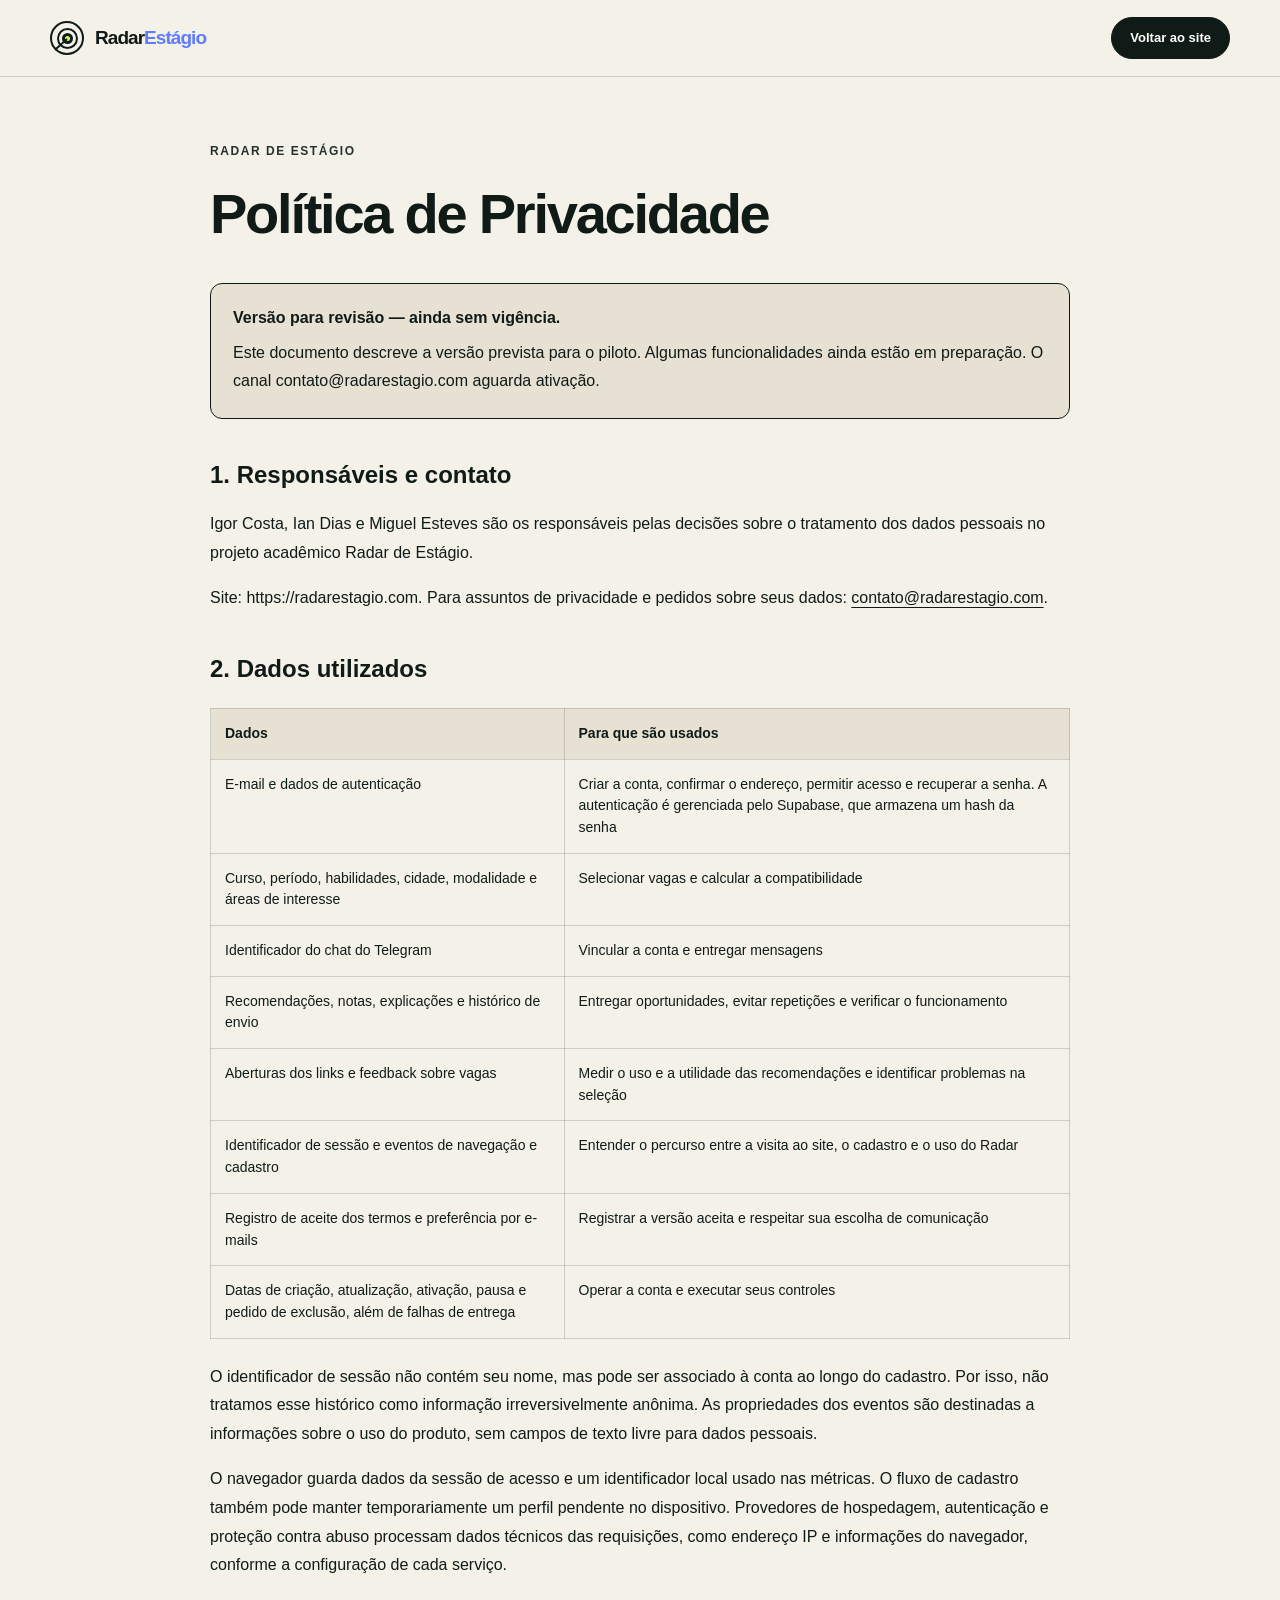
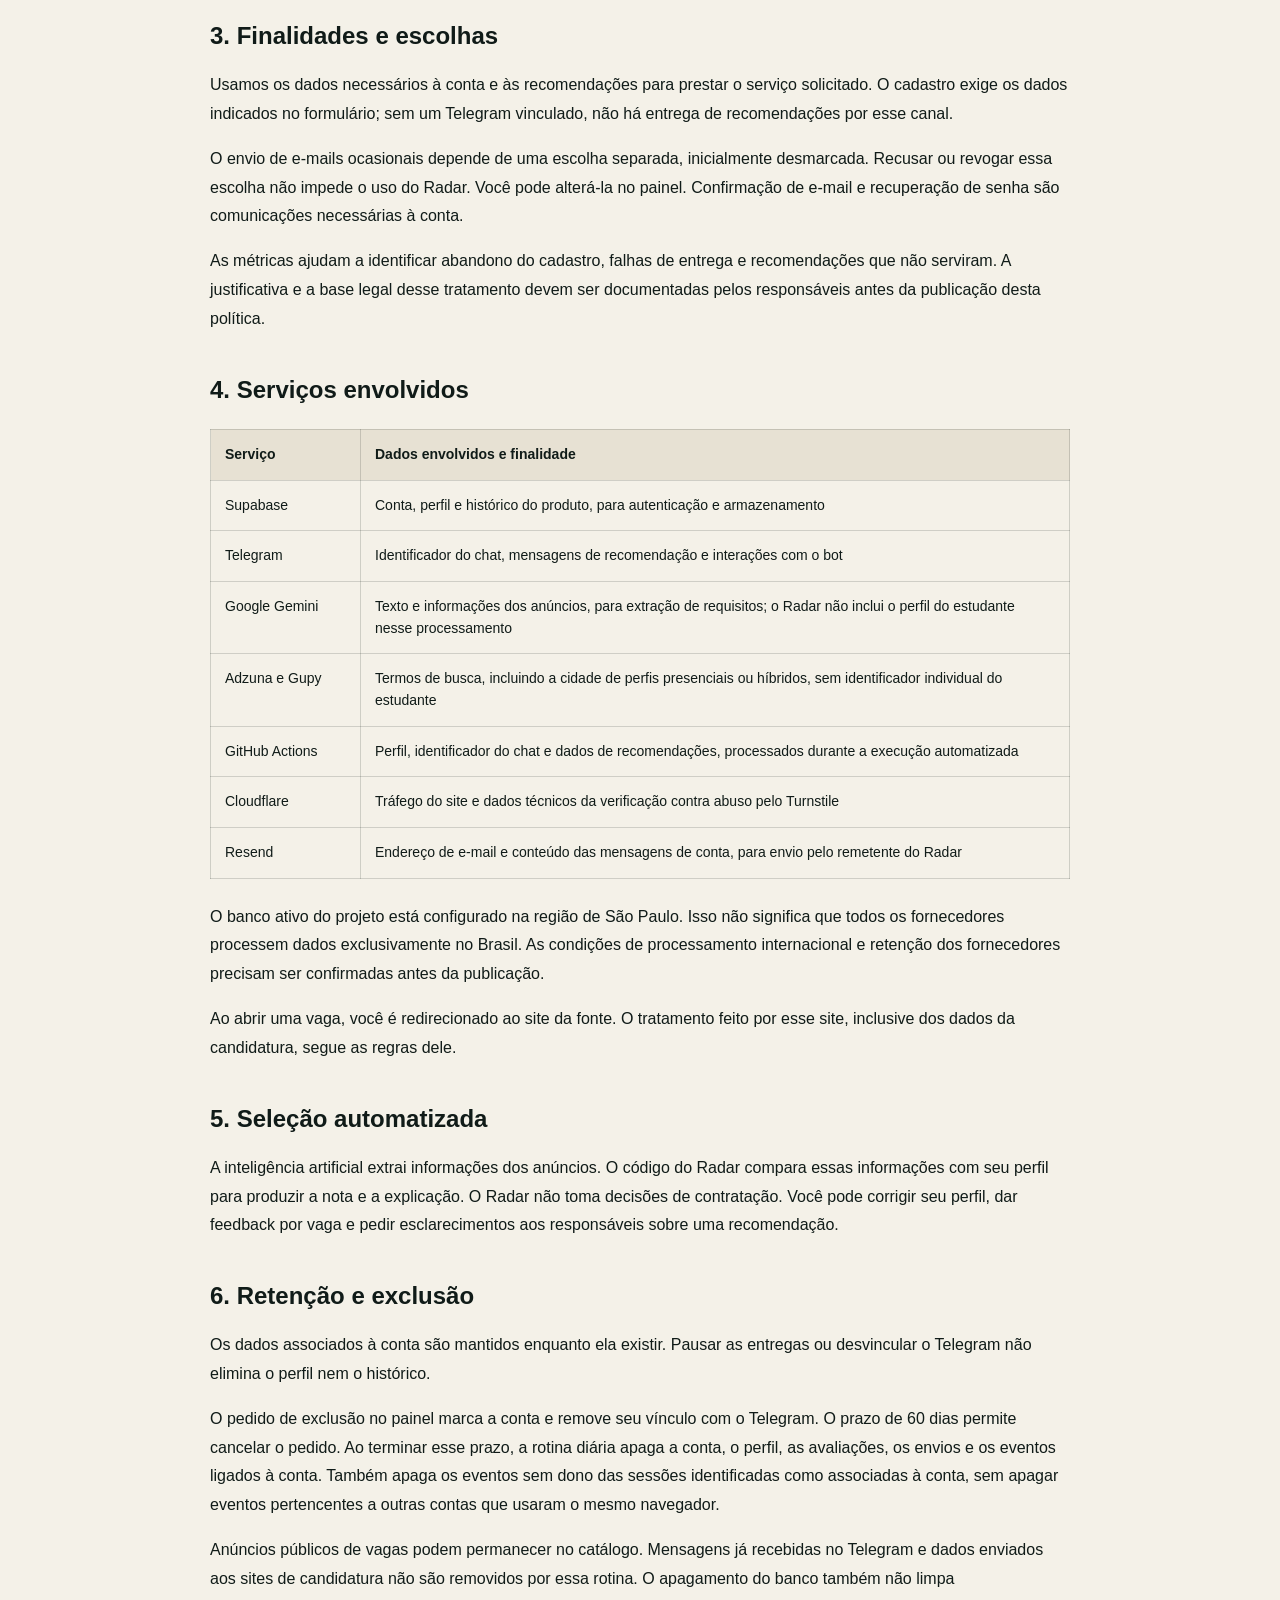
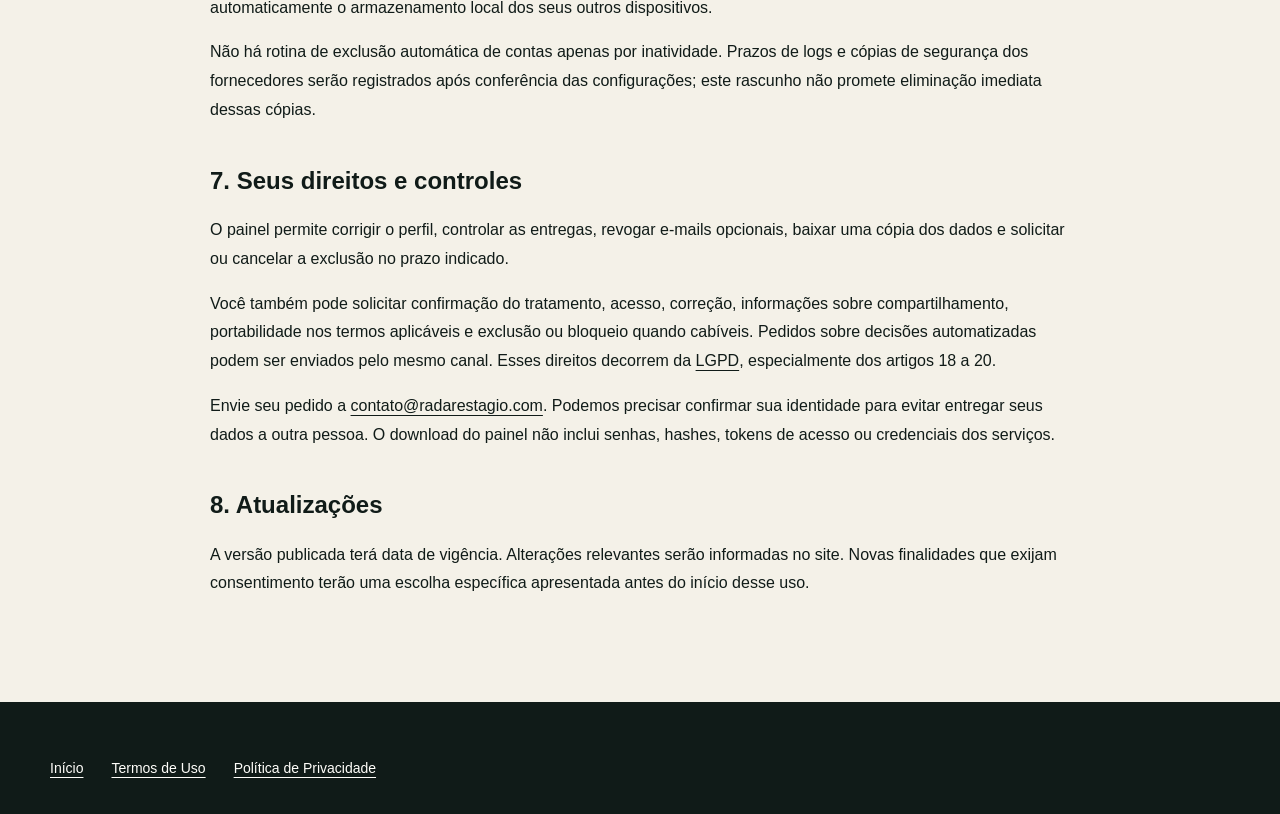
==== web/privacidade.html @ 6ad1b586 "docs(privacidade): adiciona termos e política para revisão" ====
<!doctype html>
<html lang="pt-BR">
  <head>
    <meta charset="utf-8" />
    <meta name="viewport" content="width=device-width, initial-scale=1" />
    <meta name="theme-color" content="#101b18" />
    <meta name="robots" content="noindex" />
    <title>Política de Privacidade — Radar de Estágio</title>
    <link rel="stylesheet" href="assets/styles.css" />
  </head>
  <body>
    <a class="skip-link" href="#conteudo">Pular para o conteúdo</a>
    <header class="site-header">
      <div class="container header-inner">
        <a class="brand" href="index.html" aria-label="Radar de Estágio, início"><span class="radar-mark" aria-hidden="true"><i></i></span><span>Radar<span>Estágio</span></span></a>
        <a class="button button-small" href="index.html">Voltar ao site</a>
      </div>
    </header>
    <main class="container legal-document" id="conteudo">
      <p class="eyebrow">Radar de Estágio</p>
      <h1>Política de Privacidade</h1>
      <aside class="legal-notice" aria-label="Situação do documento"><strong>Versão para revisão — ainda sem vigência.</strong><p>Este documento descreve a versão prevista para o piloto. Algumas funcionalidades ainda estão em preparação. O canal contato@radarestagio.com aguarda ativação.</p></aside>
      <h2>1. Responsáveis e contato</h2>
<p>Igor Costa, Ian Dias e Miguel Esteves são os responsáveis pelas decisões sobre o tratamento
dos dados pessoais no projeto acadêmico Radar de Estágio.</p>
<p>Site: https://radarestagio.com.
Para assuntos de privacidade e pedidos sobre seus dados: <a href="mailto:contato@radarestagio.com">contato@radarestagio.com</a>.</p>
<h2>2. Dados utilizados</h2>
<div class="legal-table" role="region" aria-label="Tabela de dados e finalidades" tabindex="0"><table>
<thead>
<tr>
<th>Dados</th>
<th>Para que são usados</th>
</tr>
</thead>
<tbody>
<tr>
<td>E-mail e dados de autenticação</td>
<td>Criar a conta, confirmar o endereço, permitir acesso e recuperar a senha. A autenticação é gerenciada pelo Supabase, que armazena um hash da senha</td>
</tr>
<tr>
<td>Curso, período, habilidades, cidade, modalidade e áreas de interesse</td>
<td>Selecionar vagas e calcular a compatibilidade</td>
</tr>
<tr>
<td>Identificador do chat do Telegram</td>
<td>Vincular a conta e entregar mensagens</td>
</tr>
<tr>
<td>Recomendações, notas, explicações e histórico de envio</td>
<td>Entregar oportunidades, evitar repetições e verificar o funcionamento</td>
</tr>
<tr>
<td>Aberturas dos links e feedback sobre vagas</td>
<td>Medir o uso e a utilidade das recomendações e identificar problemas na seleção</td>
</tr>
<tr>
<td>Identificador de sessão e eventos de navegação e cadastro</td>
<td>Entender o percurso entre a visita ao site, o cadastro e o uso do Radar</td>
</tr>
<tr>
<td>Registro de aceite dos termos e preferência por e-mails</td>
<td>Registrar a versão aceita e respeitar sua escolha de comunicação</td>
</tr>
<tr>
<td>Datas de criação, atualização, ativação, pausa e pedido de exclusão, além de falhas de entrega</td>
<td>Operar a conta e executar seus controles</td>
</tr>
</tbody>
</table></div>
<p>O identificador de sessão não contém seu nome, mas pode ser associado à conta ao longo do
cadastro. Por isso, não tratamos esse histórico como informação irreversivelmente anônima.
As propriedades dos eventos são destinadas a informações sobre o uso do produto, sem campos
de texto livre para dados pessoais.</p>
<p>O navegador guarda dados da sessão de acesso e um identificador local usado nas métricas.
O fluxo de cadastro também pode manter temporariamente um perfil pendente no dispositivo.
Provedores de hospedagem, autenticação e proteção contra abuso processam dados técnicos das
requisições, como endereço IP e informações do navegador, conforme a configuração de cada
serviço.</p>
<h2>3. Finalidades e escolhas</h2>
<p>Usamos os dados necessários à conta e às recomendações para prestar o serviço solicitado.
O cadastro exige os dados indicados no formulário; sem um Telegram vinculado, não há entrega
de recomendações por esse canal.</p>
<p>O envio de e-mails ocasionais depende de uma escolha separada, inicialmente desmarcada.
Recusar ou revogar essa escolha não impede o uso do Radar. Você pode alterá-la no painel.
Confirmação de e-mail e recuperação de senha são comunicações necessárias à conta.</p>
<p>As métricas ajudam a identificar abandono do cadastro, falhas de entrega e recomendações que
não serviram. A justificativa e a base legal desse tratamento devem ser documentadas pelos
responsáveis antes da publicação desta política.</p>
<h2>4. Serviços envolvidos</h2>
<div class="legal-table" role="region" aria-label="Tabela de dados e finalidades" tabindex="0"><table>
<thead>
<tr>
<th>Serviço</th>
<th>Dados envolvidos e finalidade</th>
</tr>
</thead>
<tbody>
<tr>
<td>Supabase</td>
<td>Conta, perfil e histórico do produto, para autenticação e armazenamento</td>
</tr>
<tr>
<td>Telegram</td>
<td>Identificador do chat, mensagens de recomendação e interações com o bot</td>
</tr>
<tr>
<td>Google Gemini</td>
<td>Texto e informações dos anúncios, para extração de requisitos; o Radar não inclui o perfil do estudante nesse processamento</td>
</tr>
<tr>
<td>Adzuna e Gupy</td>
<td>Termos de busca, incluindo a cidade de perfis presenciais ou híbridos, sem identificador individual do estudante</td>
</tr>
<tr>
<td>GitHub Actions</td>
<td>Perfil, identificador do chat e dados de recomendações, processados durante a execução automatizada</td>
</tr>
<tr>
<td>Cloudflare</td>
<td>Tráfego do site e dados técnicos da verificação contra abuso pelo Turnstile</td>
</tr>
<tr>
<td>Resend</td>
<td>Endereço de e-mail e conteúdo das mensagens de conta, para envio pelo remetente do Radar</td>
</tr>
</tbody>
</table></div>
<p>O banco ativo do projeto está configurado na região de São Paulo. Isso não significa que todos
os fornecedores processem dados exclusivamente no Brasil. As condições de processamento
internacional e retenção dos fornecedores precisam ser confirmadas antes da publicação.</p>
<p>Ao abrir uma vaga, você é redirecionado ao site da fonte. O tratamento feito por esse site,
inclusive dos dados da candidatura, segue as regras dele.</p>
<h2>5. Seleção automatizada</h2>
<p>A inteligência artificial extrai informações dos anúncios. O código do Radar compara essas
informações com seu perfil para produzir a nota e a explicação. O Radar não toma decisões de
contratação. Você pode corrigir seu perfil, dar feedback por vaga e pedir esclarecimentos aos
responsáveis sobre uma recomendação.</p>
<h2>6. Retenção e exclusão</h2>
<p>Os dados associados à conta são mantidos enquanto ela existir. Pausar as entregas ou
desvincular o Telegram não elimina o perfil nem o histórico.</p>
<p>O pedido de exclusão no painel marca a conta e remove seu vínculo com o Telegram. O prazo de
60 dias permite cancelar o pedido. Ao terminar esse prazo, a rotina diária apaga a conta,
o perfil, as avaliações, os envios e os eventos ligados à conta. Também apaga os eventos sem
dono das sessões identificadas como associadas à conta, sem apagar eventos pertencentes a
outras contas que usaram o mesmo navegador.</p>
<p>Anúncios públicos de vagas podem permanecer no catálogo. Mensagens já recebidas no Telegram
e dados enviados aos sites de candidatura não são removidos por essa rotina. O apagamento do
banco também não limpa automaticamente o armazenamento local dos seus outros dispositivos.</p>
<p>Não há rotina de exclusão automática de contas apenas por inatividade. Prazos de logs e cópias
de segurança dos fornecedores serão registrados após conferência das configurações; este
rascunho não promete eliminação imediata dessas cópias.</p>
<h2>7. Seus direitos e controles</h2>
<p>O painel permite corrigir o perfil, controlar as entregas, revogar e-mails opcionais, baixar
uma cópia dos dados e solicitar ou cancelar a exclusão no prazo indicado.</p>
<p>Você também pode solicitar confirmação do tratamento, acesso, correção, informações sobre
compartilhamento, portabilidade nos termos aplicáveis e exclusão ou bloqueio quando cabíveis.
Pedidos sobre decisões automatizadas podem ser enviados pelo mesmo canal. Esses direitos
decorrem da <a href="https://www.planalto.gov.br/ccivil_03/_ato2015-2018/2018/lei/l13709compilado.htm">LGPD</a>,
especialmente dos artigos 18 a 20.</p>
<p>Envie seu pedido a <a href="mailto:contato@radarestagio.com">contato@radarestagio.com</a>. Podemos precisar confirmar sua identidade para
evitar entregar seus dados a outra pessoa. O download do painel não inclui senhas, hashes,
tokens de acesso ou credenciais dos serviços.</p>
<h2>8. Atualizações</h2>
<p>A versão publicada terá data de vigência. Alterações relevantes serão informadas no site.
Novas finalidades que exijam consentimento terão uma escolha específica apresentada antes
do início desse uso.</p>
    </main>
    <footer class="site-footer">
      <nav class="container legal-links" aria-label="Documentos e navegação">
        <a href="index.html">Início</a>
        <a href="termos.html">Termos de Uso</a>
        <a href="privacidade.html">Política de Privacidade</a>
      </nav>
    </footer>
  </body>
</html>
---- web/assets/styles.css ----
:root {
  --ink: #101b18;
  --ink-soft: #24322e;
  --paper: #f4f1e8;
  --paper-deep: #e7e1d3;
  --white: #fffefa;
  --lime: #c7ff4a;
  --lime-deep: #a8e72a;
  --blue: #5f7cff;
  --muted: #69736f;
  --line: rgba(16, 27, 24, 0.16);
  --shadow: 0 24px 70px rgba(16, 27, 24, 0.16);
  --radius-sm: 12px;
  --radius-md: 22px;
  --radius-lg: 34px;
  --container: 1180px;
}

* { box-sizing: border-box; }
html { scroll-behavior: smooth; }
body {
  margin: 0;
  color: var(--ink);
  background: var(--paper);
  font-family: Inter, ui-sans-serif, -apple-system, BlinkMacSystemFont, "Segoe UI", sans-serif;
  line-height: 1.55;
  -webkit-font-smoothing: antialiased;
}
button, input, select { font: inherit; }
button, a { -webkit-tap-highlight-color: transparent; }
a { color: inherit; text-decoration: none; }
p, h1, h2, h3 { margin-top: 0; }
.container { width: min(calc(100% - 40px), var(--container)); margin-inline: auto; }
.section { padding: 112px 0; }

.skip-link {
  position: fixed; left: 16px; top: -80px; z-index: 1000;
  padding: 12px 18px; color: var(--white); background: var(--ink); border-radius: 8px;
}
.skip-link:focus { top: 16px; }

.site-header {
  position: sticky; top: 0; z-index: 50;
  border-bottom: 1px solid var(--line);
  background: rgba(244, 241, 232, 0.9);
  backdrop-filter: blur(16px);
}
.header-inner { height: 76px; display: flex; align-items: center; justify-content: space-between; gap: 28px; }
.brand { display: inline-flex; align-items: center; gap: 11px; font-size: 19px; font-weight: 850; letter-spacing: -0.05em; }
.brand > span:last-child > span { color: var(--blue); }
.radar-mark {
  position: relative; display: inline-grid; place-items: center; flex: 0 0 auto;
  width: 34px; height: 34px; border: 2px solid currentColor; border-radius: 50%;
}
.radar-mark::before { content: ""; width: 17px; height: 17px; border: 2px solid currentColor; border-radius: 50%; }
.radar-mark::after { content: ""; position: absolute; width: 16px; height: 2px; background: currentColor; transform: rotate(-42deg); transform-origin: right; right: 15px; top: 15px; }
.radar-mark i { position: absolute; width: 5px; height: 5px; border-radius: 50%; background: var(--lime); box-shadow: 0 0 0 3px var(--ink); }
.desktop-nav { display: flex; align-items: center; gap: 34px; margin-left: auto; }
.desktop-nav a { font-size: 14px; font-weight: 720; color: var(--ink-soft); }
.desktop-nav a:hover { color: var(--blue); }

.button {
  display: inline-flex; align-items: center; justify-content: center; gap: 12px;
  min-height: 48px; padding: 0 22px; border: 1.5px solid var(--ink); border-radius: 999px;
  color: var(--ink); background: transparent; font-weight: 800; cursor: pointer;
  transition: transform 160ms ease, box-shadow 160ms ease, background 160ms ease;
}
.button:hover { transform: translateY(-2px); }
.button:focus-visible, .text-link:focus-visible, a:focus-visible, input:focus-visible, select:focus-visible { outline: 3px solid var(--blue); outline-offset: 3px; }
.button-small { min-height: 42px; padding-inline: 18px; font-size: 13px; background: var(--ink); color: var(--white); }
.button-primary { border-color: var(--lime); background: var(--lime); box-shadow: 0 8px 0 var(--ink); }
.button-primary:hover { background: var(--lime-deep); box-shadow: 0 10px 0 var(--ink); }
.button-large { min-height: 58px; padding-inline: 27px; font-size: 16px; }
.button-ghost { border-color: var(--line); }

.hero { position: relative; overflow: hidden; min-height: 710px; padding: 92px 0 100px; }
.hero-grid {
  position: absolute; inset: 0; opacity: 0.44; pointer-events: none;
  background-image: linear-gradient(var(--line) 1px, transparent 1px), linear-gradient(90deg, var(--line) 1px, transparent 1px);
  background-size: 48px 48px;
  mask-image: linear-gradient(to right, transparent 0, black 42%, black 100%);
}
.hero-layout { position: relative; display: grid; grid-template-columns: 1.04fr 0.96fr; gap: 72px; align-items: center; }
.eyebrow { display: flex; align-items: center; gap: 9px; margin-bottom: 20px; color: var(--ink-soft); font-size: 12px; font-weight: 850; letter-spacing: 0.13em; text-transform: uppercase; }
.eyebrow > span { display: inline-block; width: 24px; height: 3px; background: var(--blue); }
.eyebrow-light { color: rgba(255, 254, 250, 0.72); }
.eyebrow-light > span { background: var(--lime); }
.hero h1 { max-width: 720px; margin-bottom: 26px; font-size: clamp(48px, 5.3vw, 78px); line-height: 0.99; letter-spacing: -0.065em; }
.hero h1 em { display: block; color: var(--blue); font-family: Georgia, "Times New Roman", serif; font-weight: 500; letter-spacing: -0.045em; }
.hero-lead { max-width: 620px; margin-bottom: 32px; color: var(--ink-soft); font-size: 18px; line-height: 1.65; }
.hero-actions { display: flex; align-items: center; gap: 22px; }
.hero-actions p { max-width: 170px; margin: 0; color: var(--muted); font-size: 12px; line-height: 1.35; }
.trust-list { display: flex; flex-wrap: wrap; gap: 22px; padding: 0; margin: 36px 0 0; list-style: none; color: var(--ink-soft); font-size: 13px; font-weight: 700; }
.trust-list span { display: inline-grid; place-items: center; width: 20px; height: 20px; margin-right: 5px; border-radius: 50%; color: var(--ink); background: var(--lime); }

.hero-demo { position: relative; min-height: 540px; display: grid; place-items: center; }
.orbit { position: absolute; border: 1px solid rgba(16, 27, 24, 0.22); border-radius: 50%; }
.orbit-one { width: 510px; height: 510px; }
.orbit-two { width: 390px; height: 390px; }
.telegram-card {
  position: relative; z-index: 2; width: min(100%, 430px); padding: 14px;
  border: 1px solid rgba(255,255,255,.5); border-radius: 28px; background: #dbe7e3;
  box-shadow: var(--shadow); transform: rotate(1.7deg);
}
.telegram-header { display: flex; align-items: center; gap: 10px; padding: 5px 7px 14px; }
.bot-avatar { display: grid; place-items: center; width: 44px; height: 44px; border-radius: 50%; color: var(--white); background: var(--ink); }
.radar-mark-small { width: 25px; height: 25px; border-width: 1.5px; }
.radar-mark-small::before { width: 12px; height: 12px; border-width: 1.5px; }
.radar-mark-small::after { width: 11px; right: 11px; top: 11px; height: 1.5px; }
.radar-mark-small i { width: 3px; height: 3px; box-shadow: 0 0 0 2px var(--ink); }
.telegram-header div:nth-child(2) { display: flex; flex-direction: column; line-height: 1.15; }
.telegram-header strong { font-size: 14px; }
.telegram-header span { color: var(--muted); font-size: 11px; }
.telegram-header time { margin-left: auto; color: var(--muted); font-size: 11px; }
.message-bubble { padding: 23px; border-radius: 18px 18px 6px 18px; background: var(--white); }
.message-kicker { margin-bottom: 15px; color: var(--blue); font-size: 9px; font-weight: 900; letter-spacing: .13em; }
.match-row { display: grid; grid-template-columns: 1fr auto; gap: 16px; align-items: start; }
.match-row h2 { margin-bottom: 4px; font-size: 20px; line-height: 1.2; letter-spacing: -.035em; }
.match-row p { margin: 0; color: var(--muted); font-size: 12px; }
.score { display: grid; place-items: center; min-width: 62px; min-height: 62px; border-radius: 50%; background: var(--lime); line-height: 1; }
.score strong { font-size: 22px; }
.score span { font-size: 8px; font-weight: 800; text-transform: uppercase; }
.match-reason { display: flex; gap: 10px; margin: 20px 0 14px; padding: 14px; border: 1px solid var(--paper-deep); border-radius: var(--radius-sm); background: #f8f6ef; }
.match-reason > span { color: var(--blue); font-size: 20px; }
.match-reason p { margin: 0; font-size: 12px; line-height: 1.55; }
.message-tags { display: flex; flex-wrap: wrap; gap: 6px; }
.message-tags span { padding: 5px 9px; border-radius: 999px; color: var(--ink-soft); background: var(--paper-deep); font-size: 10px; font-weight: 750; }
.fake-link { display: flex; justify-content: space-between; margin-top: 18px; padding-top: 15px; border-top: 1px solid var(--line); color: var(--blue); font-size: 12px; font-weight: 850; }
.typing { width: max-content; margin: 9px 0 0 auto; padding: 8px 11px; border-radius: 12px 12px 4px 12px; background: var(--blue); }
.typing i { display: inline-block; width: 5px; height: 5px; margin: 0 2px; border-radius: 50%; background: var(--white); opacity: .85; animation: blink 1.2s infinite; }
.typing i:nth-child(2) { animation-delay: .15s; }.typing i:nth-child(3) { animation-delay: .3s; }
@keyframes blink { 0%, 60%, 100% { transform: translateY(0); opacity: .55; } 30% { transform: translateY(-3px); opacity: 1; } }
.floating-note { position: absolute; z-index: 4; display: flex; flex-direction: column; min-width: 128px; padding: 14px 17px; border: 1px solid var(--ink); background: var(--lime); box-shadow: 5px 5px 0 var(--ink); transform: rotate(-4deg); }
.floating-note strong { font-size: 18px; line-height: 1.1; }.floating-note span { font-size: 10px; font-weight: 750; }
.note-top { top: 45px; right: -8px; }.note-bottom { bottom: 39px; left: -6px; transform: rotate(3deg); background: var(--white); }

.proof-strip { border-top: 1px solid var(--line); border-bottom: 1px solid var(--line); background: var(--white); }
.proof-inner { min-height: 88px; display: flex; align-items: center; justify-content: space-between; gap: 30px; }
.proof-inner p { margin: 0; font-size: 13px; }
.proof-items { display: flex; align-items: center; gap: 38px; color: var(--muted); font-size: 12px; font-weight: 900; letter-spacing: .12em; }

.section-heading { margin-bottom: 56px; }
.split-heading { display: grid; grid-template-columns: 1fr 1.45fr .85fr; gap: 40px; align-items: end; }
.split-heading .eyebrow { align-self: start; margin-top: 9px; }
.split-heading h2, .how-copy h2, .transparency-copy h2, .final-card h2 { margin-bottom: 0; font-size: clamp(36px, 4vw, 58px); line-height: 1.03; letter-spacing: -.055em; }
.split-heading > p:last-child { margin: 0; color: var(--muted); font-size: 15px; }
.benefit-grid { display: grid; grid-template-columns: repeat(3, 1fr); gap: 18px; }
.benefit-card { min-height: 350px; display: flex; flex-direction: column; padding: 28px; border: 1px solid var(--line); border-radius: var(--radius-md); }
.card-dark { color: var(--white); background: var(--ink); }.card-lime { background: var(--lime); }.card-paper { background: var(--white); }
.card-index { margin-left: auto; font-size: 11px; font-weight: 900; letter-spacing: .12em; opacity: .6; }
.card-icon { width: 52px; height: 52px; display: grid; place-items: center; margin: auto 0 20px; border: 1px solid currentColor; border-radius: 50%; font-size: 24px; }
.benefit-card h3 { margin-bottom: 12px; font-size: 24px; letter-spacing: -.035em; }
.benefit-card p { margin: 0; opacity: .76; font-size: 14px; }

.how { color: var(--white); background: var(--ink); }
.how-layout { display: grid; grid-template-columns: .9fr 1.1fr; gap: 100px; align-items: start; }
.how-copy { position: sticky; top: 120px; }
.how-copy > p:not(.eyebrow) { max-width: 470px; margin: 26px 0; color: rgba(255,255,255,.63); }
.text-link { padding: 0 0 6px; border: 0; border-bottom: 2px solid var(--lime); color: var(--lime); background: none; font-weight: 850; cursor: pointer; }
.steps { padding: 0; margin: 0; list-style: none; }
.steps li { display: grid; grid-template-columns: 74px 1fr; gap: 22px; padding: 35px 0; border-top: 1px solid rgba(255,255,255,.16); }
.steps li:last-child { border-bottom: 1px solid rgba(255,255,255,.16); }
.step-number { width: 52px; height: 52px; display: grid; place-items: center; border: 1px solid rgba(255,255,255,.32); border-radius: 50%; color: var(--lime); font-size: 11px; font-weight: 900; }
.steps h3 { margin-bottom: 8px; font-size: 24px; }.steps p { max-width: 480px; margin: 0; color: rgba(255,255,255,.6); }

.transparency-layout { display: grid; grid-template-columns: 1fr 1fr; gap: 95px; align-items: center; }
.signal-panel { position: relative; min-height: 500px; overflow: hidden; border: 1px solid var(--line); border-radius: var(--radius-lg); background: var(--white); }
.signal-panel::before { content: ""; position: absolute; inset: 0; background-image: radial-gradient(rgba(16,27,24,.15) 1px, transparent 1px); background-size: 20px 20px; }
.signal-rings { position: absolute; inset: 50% auto auto 50%; width: 380px; height: 380px; transform: translate(-50%, -50%); }
.signal-rings span { position: absolute; inset: 0; border: 1px solid var(--ink); border-radius: 50%; }
.signal-rings span:nth-child(2) { inset: 65px; }.signal-rings span:nth-child(3) { inset: 130px; }
.signal-rings::before, .signal-rings::after { content: ""; position: absolute; z-index: 2; background: var(--ink); }
.signal-rings::before { width: 1px; height: 100%; left: 50%; }.signal-rings::after { width: 100%; height: 1px; top: 50%; }
.signal-rings i { position: absolute; z-index: 3; left: 50%; top: 50%; width: 10px; height: 10px; border-radius: 50%; background: var(--blue); box-shadow: 0 0 0 10px rgba(95,124,255,.18); }
.signal-label { position: absolute; z-index: 4; padding: 9px 13px; border: 1px solid var(--ink); background: var(--white); box-shadow: 3px 3px 0 var(--ink); font-size: 11px; font-weight: 800; }
.label-one { left: 10%; top: 18%; background: var(--lime); }.label-two { right: 7%; top: 45%; }.label-three { left: 16%; bottom: 16%; background: var(--paper-deep); }
.transparency-copy > p:not(.eyebrow) { margin: 26px 0; color: var(--muted); font-size: 16px; }
.transparency-copy ul { padding: 0; margin: 0; list-style: none; }
.transparency-copy li { display: flex; align-items: center; gap: 12px; padding: 13px 0; border-top: 1px solid var(--line); font-size: 14px; font-weight: 720; }
.transparency-copy li:last-child { border-bottom: 1px solid var(--line); }.transparency-copy li span { color: var(--blue); }

.final-cta { padding-top: 45px; }
.final-card { display: grid; grid-template-columns: 1.35fr .65fr; gap: 70px; align-items: end; padding: 60px; border-radius: var(--radius-lg); color: var(--white); background: var(--blue); box-shadow: 0 12px 0 var(--ink); }
.final-card h2 { max-width: 750px; }.final-action { text-align: center; }.final-action p { margin: 17px 0 0; color: rgba(255,255,255,.74); font-size: 11px; }
.site-footer { padding: 34px 0; color: rgba(255,255,255,.6); background: var(--ink); }
.footer-inner { display: flex; align-items: center; gap: 35px; }.brand-footer { color: var(--white); }.footer-inner p { margin: 0; font-size: 11px; }.footer-inner p:nth-child(2) { margin-left: auto; }
.footer-privacy { margin-top: 24px; padding-top: 18px; border-top: 1px solid rgba(255,255,255,.14); }.footer-privacy p { max-width: 780px; margin: 0; font-size: 11px; line-height: 1.75; }.footer-privacy strong { color: var(--white); }

.legal-links { display: flex; flex-wrap: wrap; gap: 16px 28px; padding-top: 22px; color: var(--white); font-size: 14px; }
.legal-links a, .legal-document a, .privacy-note a { text-decoration: underline; text-underline-offset: 4px; }
.legal-document { max-width: 860px; padding-block: 64px 88px; overflow-wrap: anywhere; }
.legal-document h1 { font-size: clamp(34px, 7vw, 56px); line-height: 1.12; letter-spacing: -.04em; }
.legal-document h2 { margin-top: 40px; font-size: 24px; line-height: 1.3; }
.legal-document p { line-height: 1.8; }
.legal-notice { padding: 22px; border: 1px solid var(--ink); border-radius: var(--radius-sm); background: var(--paper-deep); }
.legal-notice p { margin: 8px 0 0; }
.legal-table { max-width: 100%; overflow-x: auto; margin-block: 24px; }
.legal-table table { width: 100%; border-collapse: collapse; text-align: left; font-size: 14px; }
.legal-table th, .legal-table td { min-width: 150px; padding: 14px; border: 1px solid var(--line); vertical-align: top; }
.legal-table th { background: var(--paper-deep); }
.legal-document a:focus-visible, .legal-links a:focus-visible, .legal-table:focus-visible { outline: 3px solid var(--blue); outline-offset: 4px; }

.signup-dialog { width: min(1050px, calc(100% - 28px)); max-height: min(780px, calc(100dvh - 28px)); padding: 0; overflow: hidden; border: 0; border-radius: 28px; background: var(--white); box-shadow: 0 30px 100px rgba(0,0,0,.35); }
.signup-dialog::backdrop { background: rgba(10, 18, 16, .74); backdrop-filter: blur(6px); }
.dialog-shell { position: relative; display: grid; grid-template-columns: .78fr 1.22fr; min-height: 650px; }
.dialog-close { position: absolute; right: 16px; top: 14px; z-index: 4; width: 38px; height: 38px; border: 1px solid var(--line); border-radius: 50%; color: var(--ink); background: var(--white); font-size: 24px; line-height: 1; cursor: pointer; }
.dialog-intro { display: flex; flex-direction: column; padding: 54px 42px 38px; color: var(--white); background: var(--ink); }
.radar-mark-dialog { width: 48px; height: 48px; margin-bottom: 72px; }.radar-mark-dialog::before { width: 24px; height: 24px; }.radar-mark-dialog::after { width: 23px; right: 21px; top: 21px; }
.dialog-intro h2 { margin-bottom: 20px; font-size: 38px; line-height: 1.05; letter-spacing: -.05em; }.dialog-intro > p:not(.eyebrow) { color: rgba(255,255,255,.64); font-size: 14px; }
.account-state { display: flex; flex-direction: column; gap: 14px; padding: 8px 0 10px; }
.account-state h2 { font-size: 30px; line-height: 1.08; letter-spacing: -.04em; }
.account-state > p { color: var(--ink-soft); font-size: 14px; }
.account-schedule { color: var(--ink-faint); font-size: 13px; }
.account-actions { display: flex; flex-wrap: wrap; gap: 10px; }
.account-danger { display: flex; flex-direction: column; align-items: flex-start; gap: 8px; padding-top: 14px; border-top: 1px solid var(--line); }
.account-danger .text-link { color: var(--ink-soft); font-size: 13px; }
.account-confirm { display: flex; flex-direction: column; gap: 12px; padding: 14px; border: 1px solid var(--line); border-radius: 12px; background: var(--paper); }
.account-confirm p { font-size: 14px; }
.privacy-note { margin-top: auto; padding-top: 22px; border-top: 1px solid rgba(255,255,255,.16); color: rgba(255,255,255,.58); font-size: 11px; }.privacy-note span { color: var(--lime); }
.dialog-form-area { overflow-y: auto; padding: 46px 54px 36px; }
.progress-wrap { margin-bottom: 39px; }.progress-meta { display: flex; justify-content: space-between; margin-bottom: 9px; color: var(--muted); font-size: 11px; font-weight: 800; text-transform: uppercase; letter-spacing: .08em; }
.progress-track { height: 5px; overflow: hidden; border-radius: 99px; background: var(--paper-deep); }.progress-track span { display: block; width: 33%; height: 100%; background: var(--blue); transition: width 260ms ease; }
.form-step { display: none; padding: 0; border: 0; }.form-step.is-active { display: block; animation: step-in 220ms ease; }
@keyframes step-in { from { opacity: 0; transform: translateX(10px); } to { opacity: 1; transform: translateX(0); } }
.form-step legend { padding: 0; font-size: 28px; font-weight: 850; letter-spacing: -.04em; }.step-help { margin: 5px 0 28px; color: var(--muted); font-size: 13px; }
.field-grid { display: grid; grid-template-columns: 1fr 1fr; gap: 20px; }.field-full { grid-column: 1 / -1; }
.field { display: flex; flex-direction: column; gap: 7px; color: var(--ink-soft); font-size: 12px; font-weight: 750; }
.field input, .field select { width: 100%; min-height: 49px; padding: 0 14px; border: 1px solid var(--line); border-radius: 10px; color: var(--ink); background: var(--white); }
.field select { display: block; align-self: stretch; height: 52px; min-width: 100%; padding-right: 42px; appearance: none; -webkit-appearance: none; background-image: linear-gradient(45deg, transparent 50%, var(--ink-soft) 50%), linear-gradient(135deg, var(--ink-soft) 50%, transparent 50%); background-position: calc(100% - 19px) 22px, calc(100% - 14px) 22px; background-repeat: no-repeat; background-size: 5px 5px, 5px 5px; }
.field input::placeholder { color: #9ca39f; }.field input:user-invalid { border-color: #c94848; background: #fff9f7; }.field small { color: var(--muted); font-size: 10px; font-weight: 500; }
.skill-picker, .selected-skills { display: flex; flex-wrap: wrap; gap: 9px; }
.skill-picker { margin-bottom: 22px; }
.skill-picker button, .selected-skills button { min-height: 38px; padding: 0 13px; border: 1px solid var(--line); border-radius: 999px; color: var(--ink-soft); background: var(--white); font: inherit; font-size: 11px; font-weight: 750; cursor: pointer; }
.skill-picker button:hover, .skill-picker button.is-selected { border-color: var(--blue); color: var(--blue); background: rgba(95,124,255,.08); }
.selected-skills { min-height: 0; margin-top: 14px; }
.selected-skills:empty { display: none; }
.selected-skills button { border-color: var(--ink); color: var(--ink); background: var(--lime); }
.skill-picker button:focus-visible, .selected-skills button:focus-visible { outline: 3px solid var(--blue); outline-offset: 2px; }
.account-switch { margin: 18px 0 0; color: var(--muted); font-size: 12px; text-align: right; }
.account-switch button { padding: 0; border: 0; color: var(--blue); background: transparent; font-weight: 800; cursor: pointer; }
.account-switch button:focus-visible { outline: 3px solid var(--blue); outline-offset: 3px; }
.option-grid { display: grid; grid-template-columns: repeat(4, 1fr); gap: 8px; }.option-grid label { cursor: pointer; }.option-grid input { position: absolute; width: 1px; height: 1px; opacity: 0; }
.option-grid span { min-height: 46px; display: grid; place-items: center; border: 1px solid var(--line); border-radius: 10px; background: var(--white); font-size: 11px; }
.option-grid input:checked + span { border-color: var(--blue); color: var(--blue); background: rgba(95,124,255,.08); box-shadow: inset 0 0 0 1px var(--blue); }.option-grid input:focus-visible + span { outline: 3px solid var(--blue); outline-offset: 2px; }
.form-actions { display: flex; justify-content: space-between; gap: 12px; margin-top: 30px; }.form-actions-end { justify-content: flex-end; }
.form-message { margin: 20px 0 0; padding: 12px 14px; border: 1px solid #c94848; border-radius: 10px; color: #8c2f2f; background: #fff9f7; font-size: 12px; }
.form-message[hidden] { display: none; }
.success-state { max-width: 510px; padding-top: 45px; }.success-state[hidden] { display: none; }.success-icon { width: 66px; height: 66px; display: grid; place-items: center; margin-bottom: 30px; border: 2px solid var(--ink); border-radius: 50%; color: var(--ink); background: var(--lime); box-shadow: 5px 5px 0 var(--ink); font-size: 29px; font-weight: 900; }.success-state h2 { margin-bottom: 16px; font-size: 38px; line-height: 1.05; letter-spacing: -.05em; }.success-state > p:not(.eyebrow) { margin-bottom: 28px; color: var(--muted); }.success-actions { display: flex; flex-wrap: wrap; gap: 14px; }.success-actions [hidden] { display: none; }
@media (max-width: 980px) {
  .desktop-nav { display: none; }
  .hero-layout, .transparency-layout { grid-template-columns: 1fr; }
  .hero-copy { max-width: 760px; }
  .hero-demo { width: min(100%, 620px); margin-inline: auto; }
  .split-heading { grid-template-columns: 1fr 1fr; }.split-heading .eyebrow { grid-column: 1 / -1; }
  .how-layout { gap: 55px; }.final-card { grid-template-columns: 1fr; }.final-action { text-align: left; }
  .proof-inner { align-items: flex-start; flex-direction: column; padding: 24px 0; }.proof-items { width: 100%; justify-content: space-between; }
}

@media (max-width: 760px) {
  .container { width: min(calc(100% - 28px), var(--container)); }.section { padding: 78px 0; }
  .header-inner { height: 68px; }.header-inner > .button { min-height: 38px; padding: 0 13px; font-size: 11px; }.brand { font-size: 17px; }.radar-mark { width: 30px; height: 30px; }
  .hero { min-height: 0; padding: 70px 0 72px; }.hero-grid { mask-image: linear-gradient(to bottom, transparent, black); }.hero-layout { gap: 52px; }.hero h1 { font-size: clamp(45px, 13vw, 64px); }.hero-lead { font-size: 16px; }.hero-actions { align-items: stretch; flex-direction: column; }.hero-actions p { max-width: none; text-align: center; }.button-large { width: 100%; }
  .trust-list { gap: 12px; flex-direction: column; }.hero-demo { min-height: 480px; }.orbit-one { width: 420px; height: 420px; }.orbit-two { width: 320px; height: 320px; }.telegram-card { width: calc(100% - 18px); }.floating-note { min-width: 108px; padding: 10px 12px; }.note-top { right: 0; }.note-bottom { left: 0; }
  .proof-items { gap: 18px; flex-wrap: wrap; justify-content: flex-start; }.split-heading, .benefit-grid, .how-layout, .transparency-layout { grid-template-columns: 1fr; }.split-heading { gap: 20px; }.benefit-grid { gap: 12px; }.benefit-card { min-height: 300px; }.how-copy { position: static; }.steps { margin-top: 18px; }.steps li { grid-template-columns: 58px 1fr; gap: 14px; }.signal-panel { min-height: 410px; }.signal-rings { width: 320px; height: 320px; }
  .final-cta { padding-top: 10px; }.final-card { gap: 35px; padding: 38px 25px; }.footer-inner { align-items: flex-start; flex-direction: column; gap: 18px; }.footer-inner p:nth-child(2) { margin-left: 0; }
  .signup-dialog { width: calc(100% - 12px); max-height: calc(100dvh - 12px); overflow-y: auto; border-radius: 19px; }.dialog-shell { display: block; min-height: 0; }.dialog-intro { padding: 28px 25px 24px; }.dialog-intro .radar-mark-dialog { width: 36px; height: 36px; margin-bottom: 27px; }.dialog-intro h2 { padding-right: 28px; margin-bottom: 10px; font-size: 27px; }.dialog-intro > p:not(.eyebrow) { display: none; }.privacy-note { padding-top: 18px; }.dialog-form-area { padding: 28px 23px; }.progress-wrap { margin-bottom: 26px; }.field-grid { grid-template-columns: 1fr; gap: 14px; }.field-full { grid-column: auto; }.option-grid { grid-template-columns: 1fr 1fr; }.form-actions .button { flex: 1; padding-inline: 13px; }.success-state { padding: 10px 0 25px; }
}

@media (prefers-reduced-motion: reduce) {
  *, *::before, *::after { scroll-behavior: auto !important; animation-duration: .01ms !important; animation-iteration-count: 1 !important; transition-duration: .01ms !important; }
}
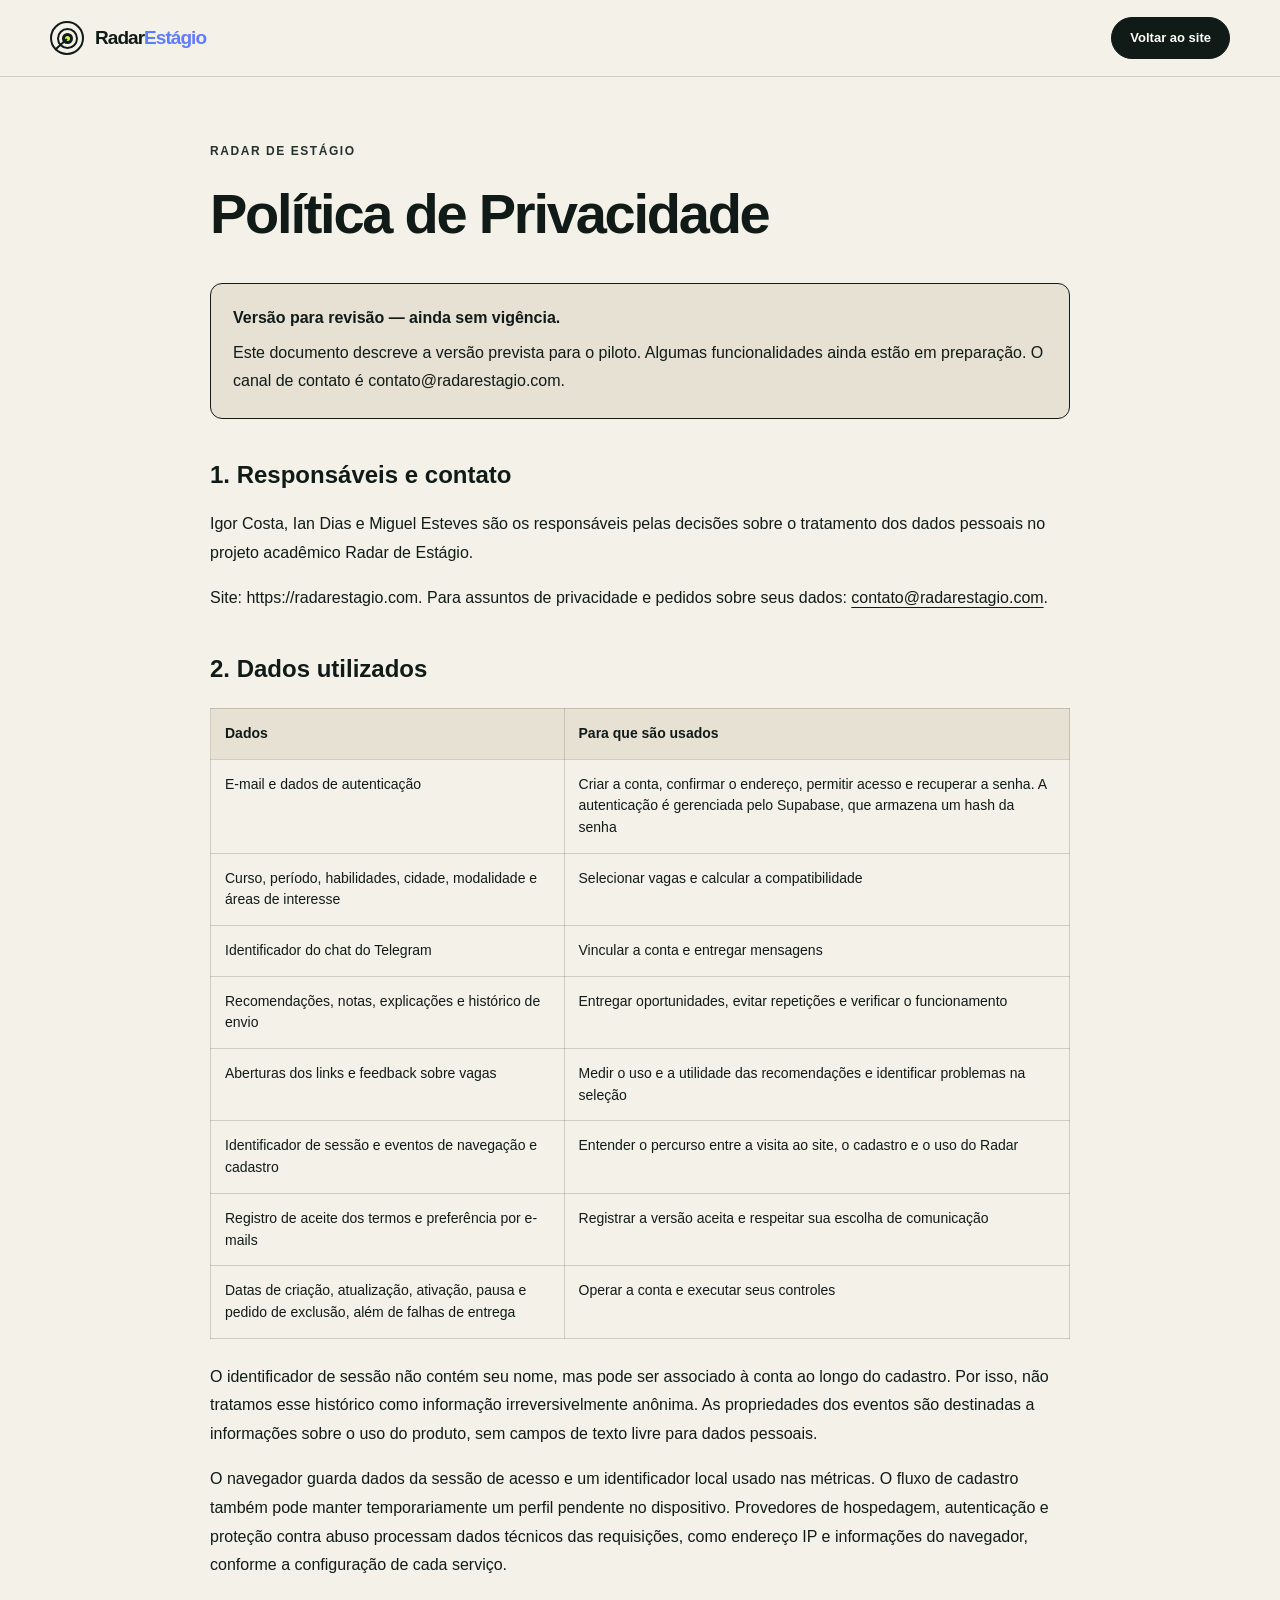
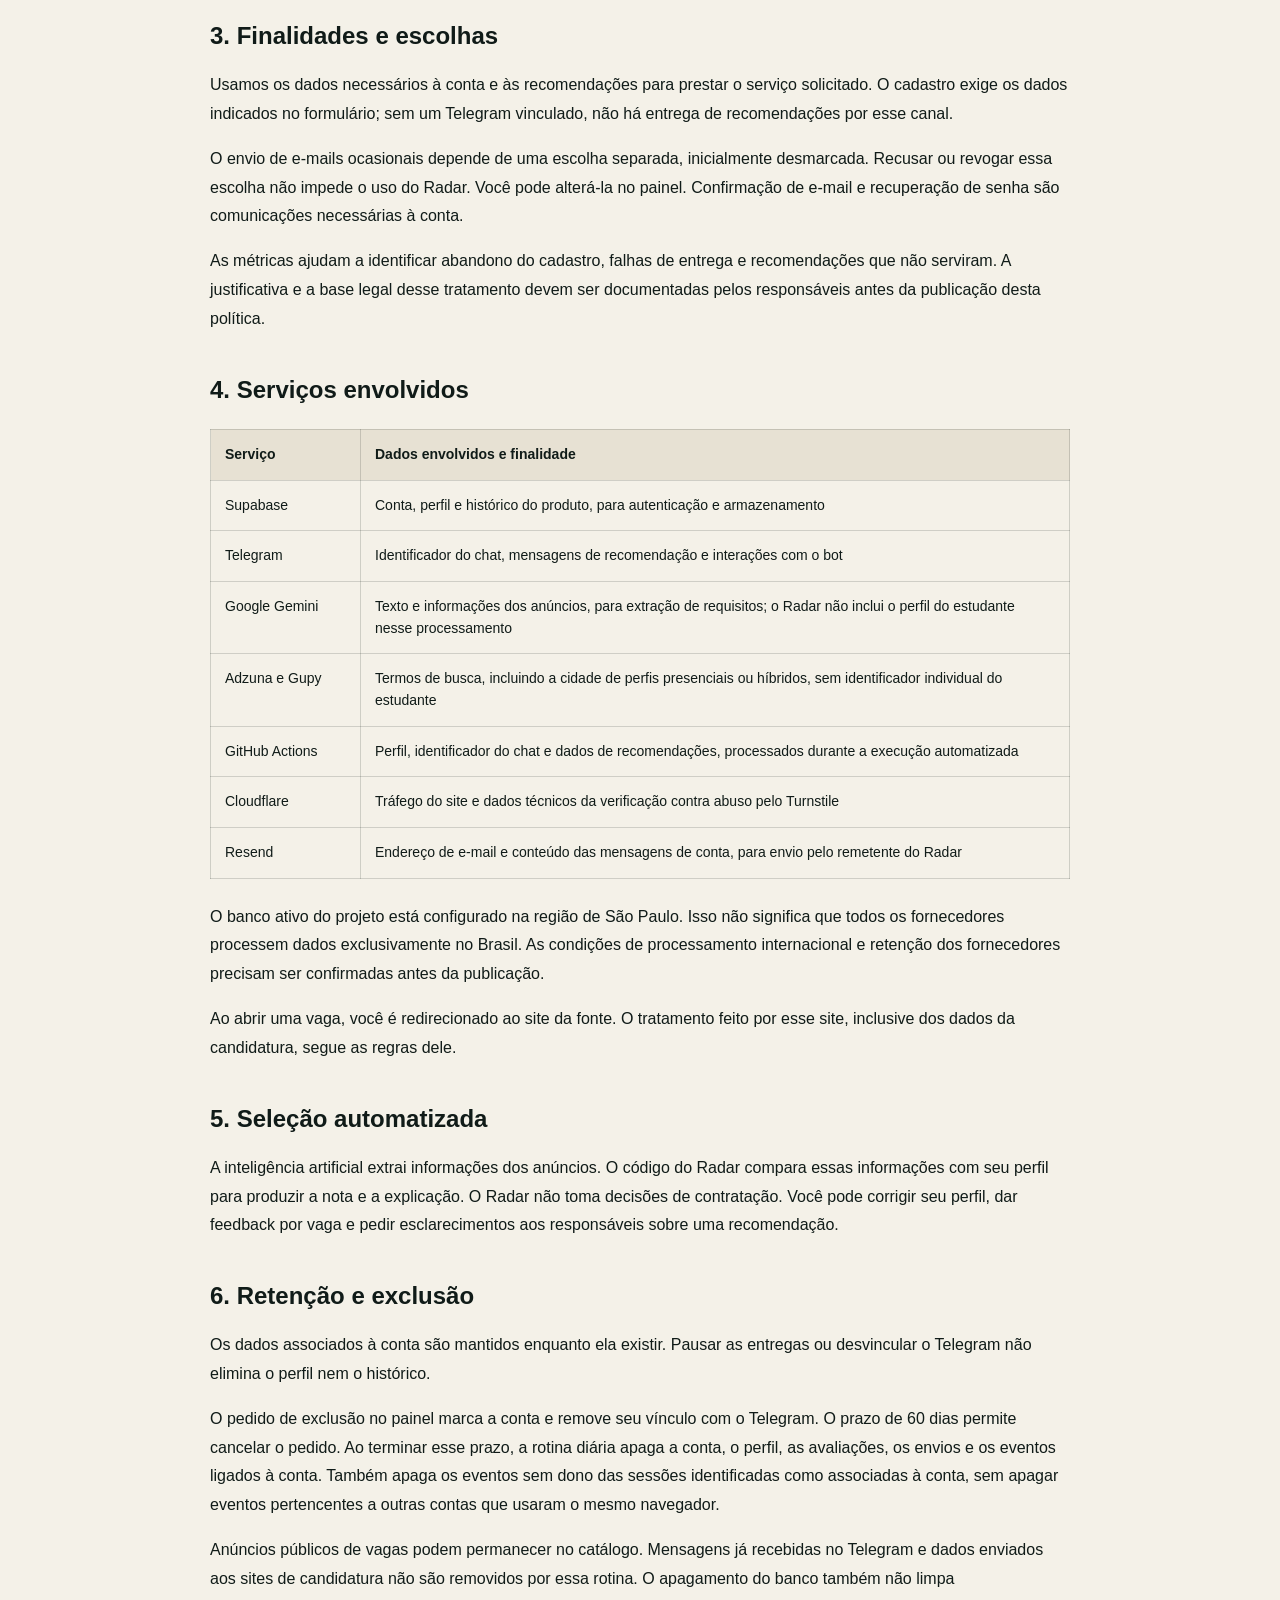
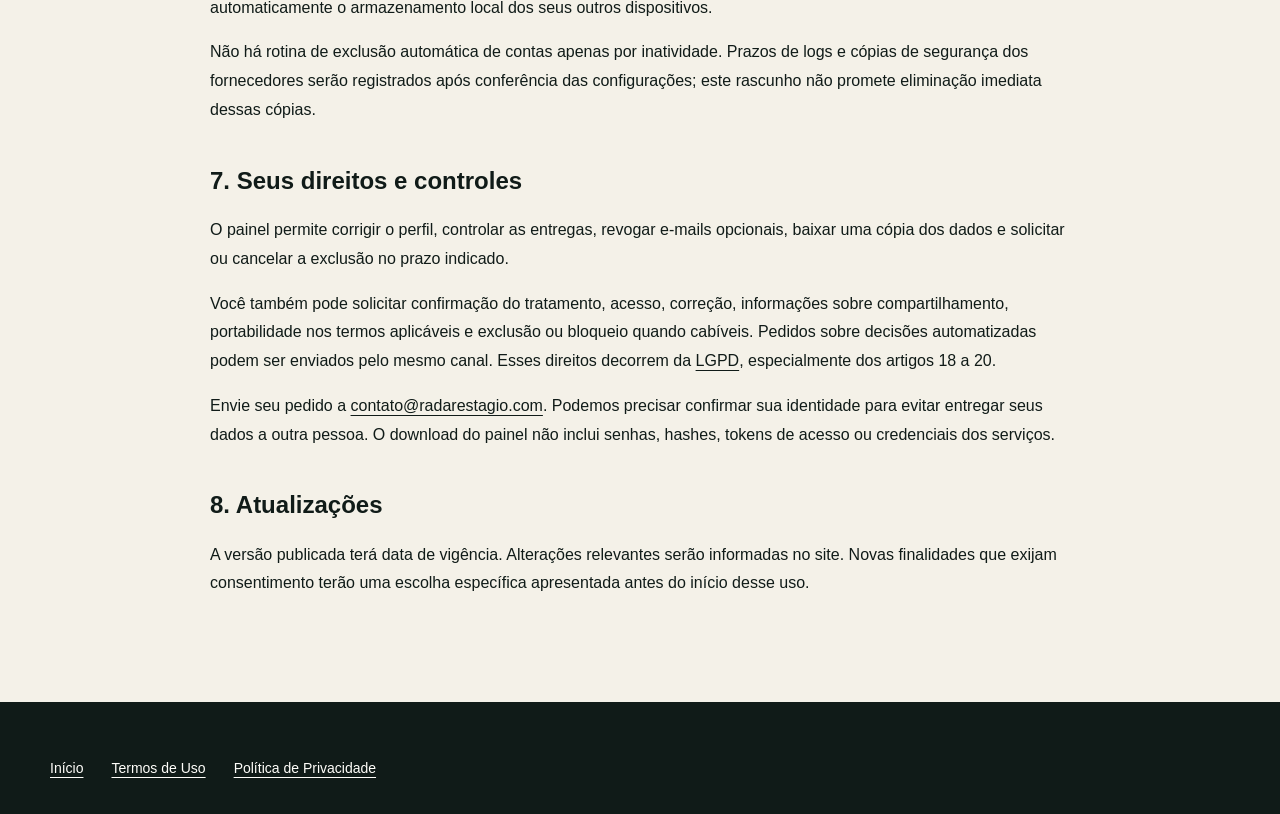
==== commit 2f882025: "docs(contato): registra recebimento testado e funcionando" ====
--- a/web/privacidade.html
+++ b/web/privacidade.html
@@ -19,7 +19,7 @@
     <main class="container legal-document" id="conteudo">
       <p class="eyebrow">Radar de Estágio</p>
       <h1>Política de Privacidade</h1>
-      <aside class="legal-notice" aria-label="Situação do documento"><strong>Versão para revisão — ainda sem vigência.</strong><p>Este documento descreve a versão prevista para o piloto. Algumas funcionalidades ainda estão em preparação. O canal contato@radarestagio.com aguarda ativação.</p></aside>
+      <aside class="legal-notice" aria-label="Situação do documento"><strong>Versão para revisão — ainda sem vigência.</strong><p>Este documento descreve a versão prevista para o piloto. Algumas funcionalidades ainda estão em preparação. O canal de contato é contato@radarestagio.com.</p></aside>
       <h2>1. Responsáveis e contato</h2>
 <p>Igor Costa, Ian Dias e Miguel Esteves são os responsáveis pelas decisões sobre o tratamento
 dos dados pessoais no projeto acadêmico Radar de Estágio.</p>
--- a/web/assets/styles.css
+++ b/web/assets/styles.css
@@ -185,7 +185,6 @@
 .site-footer { padding: 34px 0; color: rgba(255,255,255,.6); background: var(--ink); }
 .footer-inner { display: flex; align-items: center; gap: 35px; }.brand-footer { color: var(--white); }.footer-inner p { margin: 0; font-size: 11px; }.footer-inner p:nth-child(2) { margin-left: auto; }
 .footer-privacy { margin-top: 24px; padding-top: 18px; border-top: 1px solid rgba(255,255,255,.14); }.footer-privacy p { max-width: 780px; margin: 0; font-size: 11px; line-height: 1.75; }.footer-privacy strong { color: var(--white); }
-
 .legal-links { display: flex; flex-wrap: wrap; gap: 16px 28px; padding-top: 22px; color: var(--white); font-size: 14px; }
 .legal-links a, .legal-document a, .privacy-note a { text-decoration: underline; text-underline-offset: 4px; }
 .legal-document { max-width: 860px; padding-block: 64px 88px; overflow-wrap: anywhere; }
@@ -199,6 +198,17 @@
 .legal-table th, .legal-table td { min-width: 150px; padding: 14px; border: 1px solid var(--line); vertical-align: top; }
 .legal-table th { background: var(--paper-deep); }
 .legal-document a:focus-visible, .legal-links a:focus-visible, .legal-table:focus-visible { outline: 3px solid var(--blue); outline-offset: 4px; }
+[hidden] { display: none !important; }
+.consent-fields { display: grid; gap: 16px; margin-block: 22px; font-size: 13px; }
+.consent-fields label { display: flex; align-items: flex-start; gap: 10px; }
+.consent-fields input { flex-shrink: 0; margin-top: 4px; }
+.consent-fields a { text-decoration: underline; }
+.password-field { display: flex; gap: 8px; }
+.password-field input { min-width: 0; }
+.password-field button, .auth-help button { border: 0; background: transparent; color: var(--ink); cursor: pointer; text-decoration: underline; font-size: 12px; }
+.auth-help { display: flex; flex-wrap: wrap; gap: 16px; margin-block: 20px; }
+#assistance-form { display: grid; gap: 24px; margin-block: 24px; }
+#captcha-container { margin-top: 20px; }
 
 .signup-dialog { width: min(1050px, calc(100% - 28px)); max-height: min(780px, calc(100dvh - 28px)); padding: 0; overflow: hidden; border: 0; border-radius: 28px; background: var(--white); box-shadow: 0 30px 100px rgba(0,0,0,.35); }
 .signup-dialog::backdrop { background: rgba(10, 18, 16, .74); backdrop-filter: blur(6px); }
